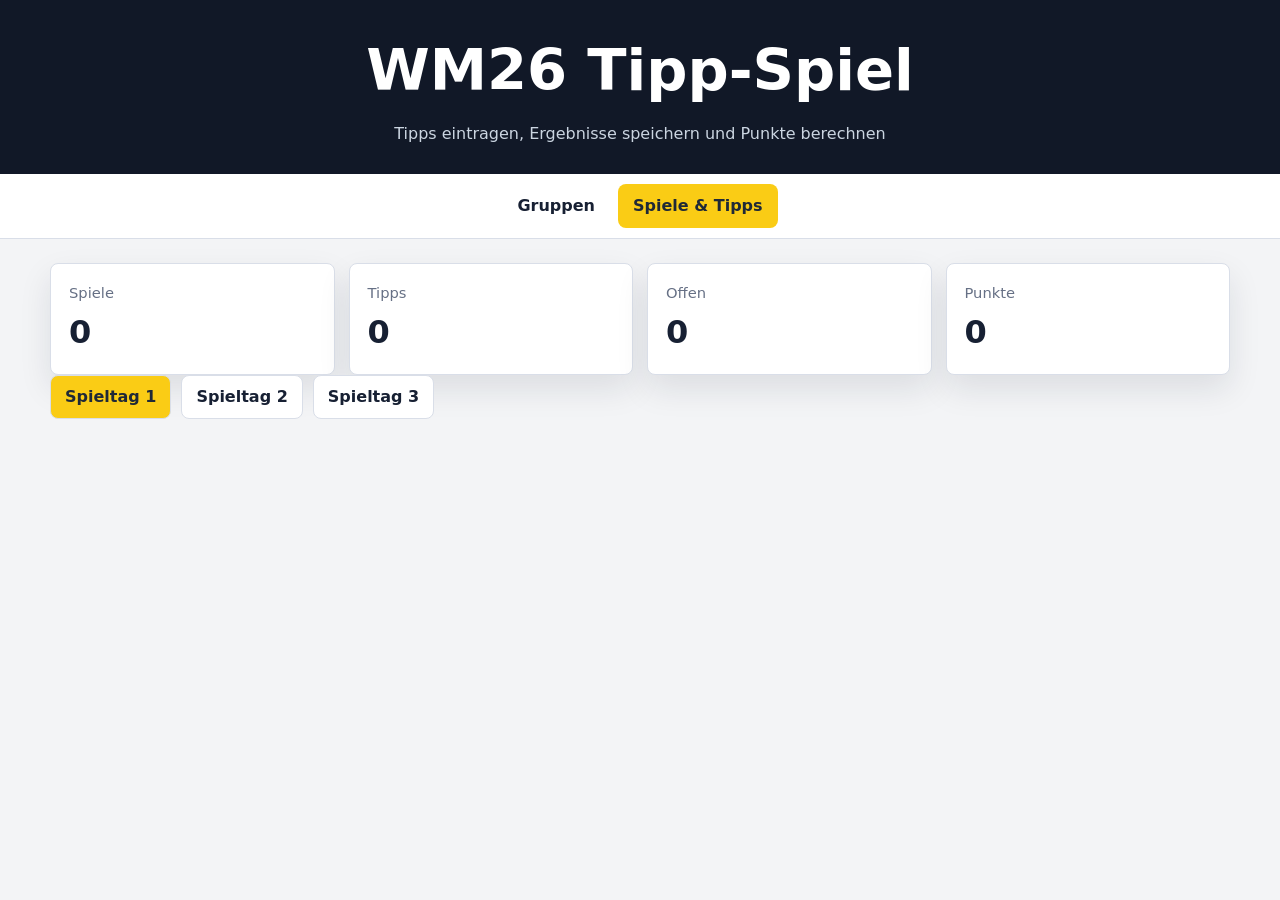
==== spiele.html @ b2437673 "Initial commit" ====
<!doctype html>
<html lang="de">
  <head>
    <meta charset="UTF-8" />
    <meta name="viewport" content="width=device-width, initial-scale=1.0" />
    <title>WM26 Tipp-Spiel | Spiele</title>
    <link rel="stylesheet" href="style.css" />
    <link rel="manifest" href="manifest.json" />
    <meta name="theme-color" content="#facc15" />
    <link rel="apple-touch-icon" href="icons/icon-512.png" />
  </head>

  <body>
    <header class="app-header">
      <h1>WM26 Tipp-Spiel</h1>
      <p>Tipps eintragen, Ergebnisse speichern und Punkte berechnen</p>
    </header>

    <nav class="main-nav" aria-label="Hauptnavigation">
      <a href="index.html">Gruppen</a>
      <a href="spiele.html" class="active" aria-current="page">Spiele & Tipps</a>
    </nav>

    <main class="app">
      <section class="stats-grid" aria-label="Übersicht">
        <div class="stat-card">
          <span>Spiele</span>
          <strong id="totalMatches">0</strong>
        </div>
        <div class="stat-card">
          <span>Tipps</span>
          <strong id="totalTips">0</strong>
        </div>
        <div class="stat-card">
          <span>Offen</span>
          <strong id="openTips">0</strong>
        </div>
        <div class="stat-card">
          <span>Punkte</span>
          <strong id="totalPoints">0</strong>
        </div>
      </section>

      <section class="filters" aria-label="Spieltag auswählen">
        <button class="filter-btn active" type="button" data-view="matchday-1">Spieltag 1</button>
        <button class="filter-btn" type="button" data-view="matchday-2">Spieltag 2</button>
        <button class="filter-btn" type="button" data-view="matchday-3">Spieltag 3</button>
      </section>

      <section id="groupMatchesContainer" class="matches-container" aria-live="polite"></section>
    </main>

    <script src="data/groups.js"></script>
    <script src="data/matches.js"></script>
    <script src="js/spiele.js"></script>
  </body>
</html>
---- style.css ----
:root {
  color-scheme: light;
  --bg: #f3f4f6;
  --panel: #ffffff;
  --text: #172033;
  --muted: #667085;
  --line: #d9dee8;
  --accent: #facc15;
  --accent-strong: #a16207;
  --green: #0f8f63;
  --shadow: 0 14px 32px rgba(23, 32, 51, 0.1);
}

* {
  box-sizing: border-box;
}

body {
  margin: 0;
  min-height: 100vh;
  background: var(--bg);
  color: var(--text);
  font-family: system-ui, -apple-system, BlinkMacSystemFont, "Segoe UI", sans-serif;
  line-height: 1.5;
}

.app-header {
  background: #111827;
  color: #ffffff;
  padding: 28px 18px;
  text-align: center;
}

.app-header h1 {
  margin: 0;
  font-size: clamp(2rem, 5vw, 3.6rem);
  letter-spacing: 0;
}

.app-header p,
.section-header p {
  margin: 8px auto 0;
  max-width: 720px;
  color: #cbd5e1;
}

.main-nav {
  position: sticky;
  top: 0;
  z-index: 10;
  display: flex;
  justify-content: center;
  gap: 8px;
  padding: 10px;
  background: rgba(255, 255, 255, 0.94);
  border-bottom: 1px solid var(--line);
  backdrop-filter: blur(10px);
}

.main-nav a,
.filter-btn,
button {
  min-height: 40px;
  border: 1px solid transparent;
  border-radius: 8px;
  padding: 9px 14px;
  font: inherit;
  font-weight: 700;
  text-decoration: none;
  cursor: pointer;
}

.main-nav a {
  color: var(--text);
}

.main-nav a.active,
.filter-btn.active,
button {
  background: var(--accent);
  color: #1f2937;
}

.main-nav a:hover,
.filter-btn:hover,
button:hover {
  border-color: var(--accent-strong);
}

.app {
  width: min(1180px, calc(100% - 28px));
  margin: 24px auto 48px;
}

.stats-grid {
  display: grid;
  grid-template-columns: repeat(4, minmax(0, 1fr));
  gap: 14px;
}

.stat-card,
.group-card,
.match-card {
  background: var(--panel);
  border: 1px solid var(--line);
  border-radius: 8px;
  box-shadow: var(--shadow);
}

.stat-card {
  padding: 18px;
}

.stat-card span {
  display: block;
  color: var(--muted);
  font-size: 0.92rem;
}

.stat-card strong {
  display: block;
  margin-top: 4px;
  font-size: 2rem;
}

.section-header {
  margin: 30px 0 16px;
}

.section-header h2,
.group-matches-section h2 {
  margin: 0;
  font-size: 1.55rem;
}

.section-header p {
  color: var(--muted);
}

.groups-container {
  display: grid;
  grid-template-columns: repeat(2, minmax(0, 1fr));
  gap: 16px;
}

.group-card {
  overflow: hidden;
}

.group-card h3 {
  margin: 0;
  padding: 14px 16px;
  background: #f8fafc;
  border-bottom: 1px solid var(--line);
}

.table-scroll {
  overflow-x: auto;
}

.group-table {
  width: 100%;
  min-width: 570px;
  border-collapse: collapse;
}

.group-table th,
.group-table td {
  padding: 10px 8px;
  border-bottom: 1px solid var(--line);
  text-align: right;
  white-space: nowrap;
}

.group-table th:nth-child(2),
.group-table td:nth-child(2) {
  text-align: left;
}

.group-table tbody tr:nth-child(-n + 2) th,
.group-table tbody tr:nth-child(-n + 2) td {
  background: rgba(15, 143, 99, 0.08);
}

.filters {
  display: flex;
  flex-wrap: wrap;
  gap: 10px;
  margin-bottom: 18px;
}

.filter-btn {
  background: #ffffff;
  color: var(--text);
  border-color: var(--line);
}

.group-matches-list {
  display: grid;
  gap: 14px;
}

.match-card {
  padding: 16px;
}

.match-top,
.teams,
.score-row,
.points-row {
  display: flex;
  align-items: center;
  gap: 10px;
}

.match-top {
  justify-content: space-between;
  color: var(--muted);
  font-size: 0.9rem;
}

.teams {
  justify-content: center;
  margin: 12px 0;
  font-size: 1.2rem;
  font-weight: 800;
  text-align: center;
}

.teams span {
  flex: 1;
}

.score-row {
  flex-wrap: wrap;
  padding: 10px 0;
  border-top: 1px solid var(--line);
}

.score-row > span:first-child {
  width: 78px;
  color: var(--muted);
  font-weight: 700;
}

input[type="number"] {
  width: 64px;
  min-height: 40px;
  border: 1px solid var(--line);
  border-radius: 8px;
  padding: 8px;
  font: inherit;
  text-align: center;
}

button.secondary {
  background: #ffffff;
  color: var(--text);
  border-color: var(--line);
}

.points-row {
  justify-content: flex-end;
  margin-top: 8px;
  color: var(--green);
  font-weight: 700;
}

@media (max-width: 820px) {
  .stats-grid,
  .groups-container {
    grid-template-columns: 1fr;
  }

  .main-nav {
    align-items: stretch;
  }

  .main-nav a {
    flex: 1;
    text-align: center;
  }
}

@media (max-width: 560px) {
  .app {
    width: min(100% - 18px, 1180px);
    margin-top: 14px;
  }

  .stat-card {
    padding: 14px;
  }

  .score-row > span:first-child,
  .score-row button {
    width: 100%;
  }
}
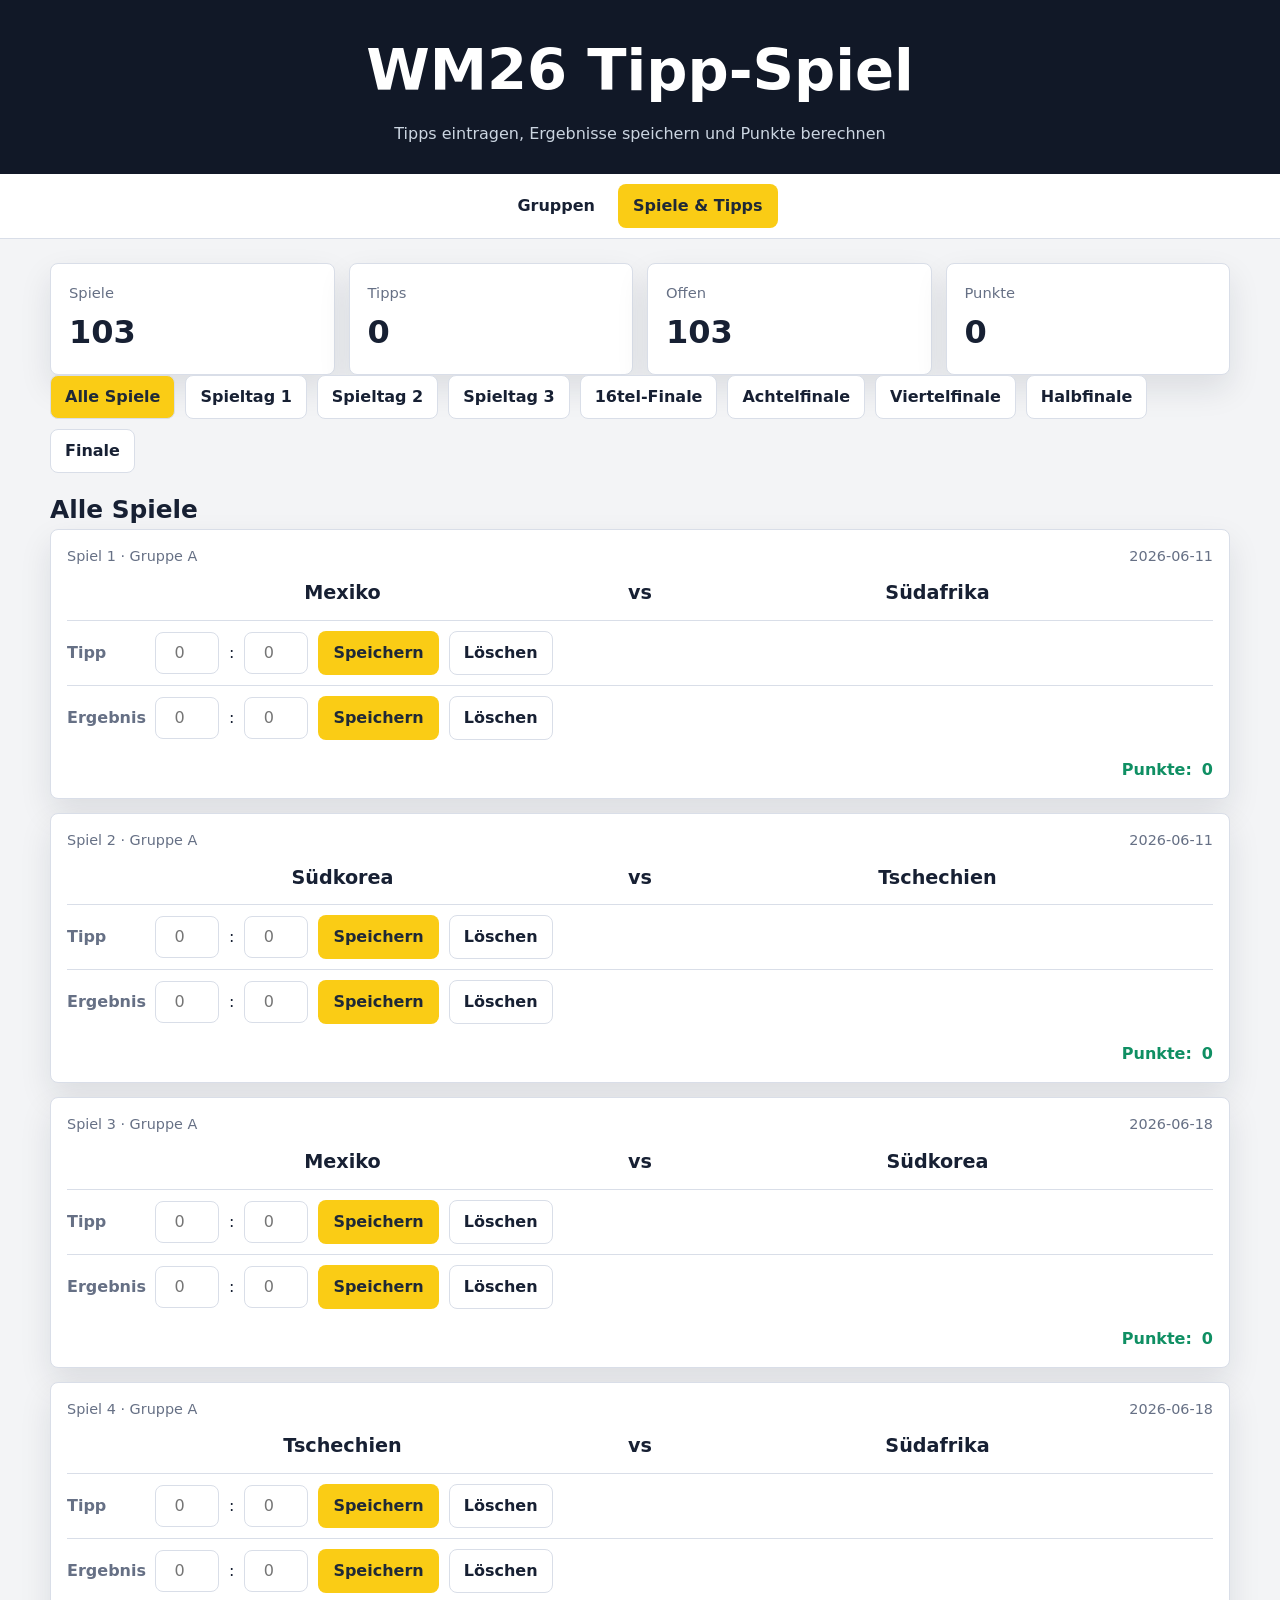
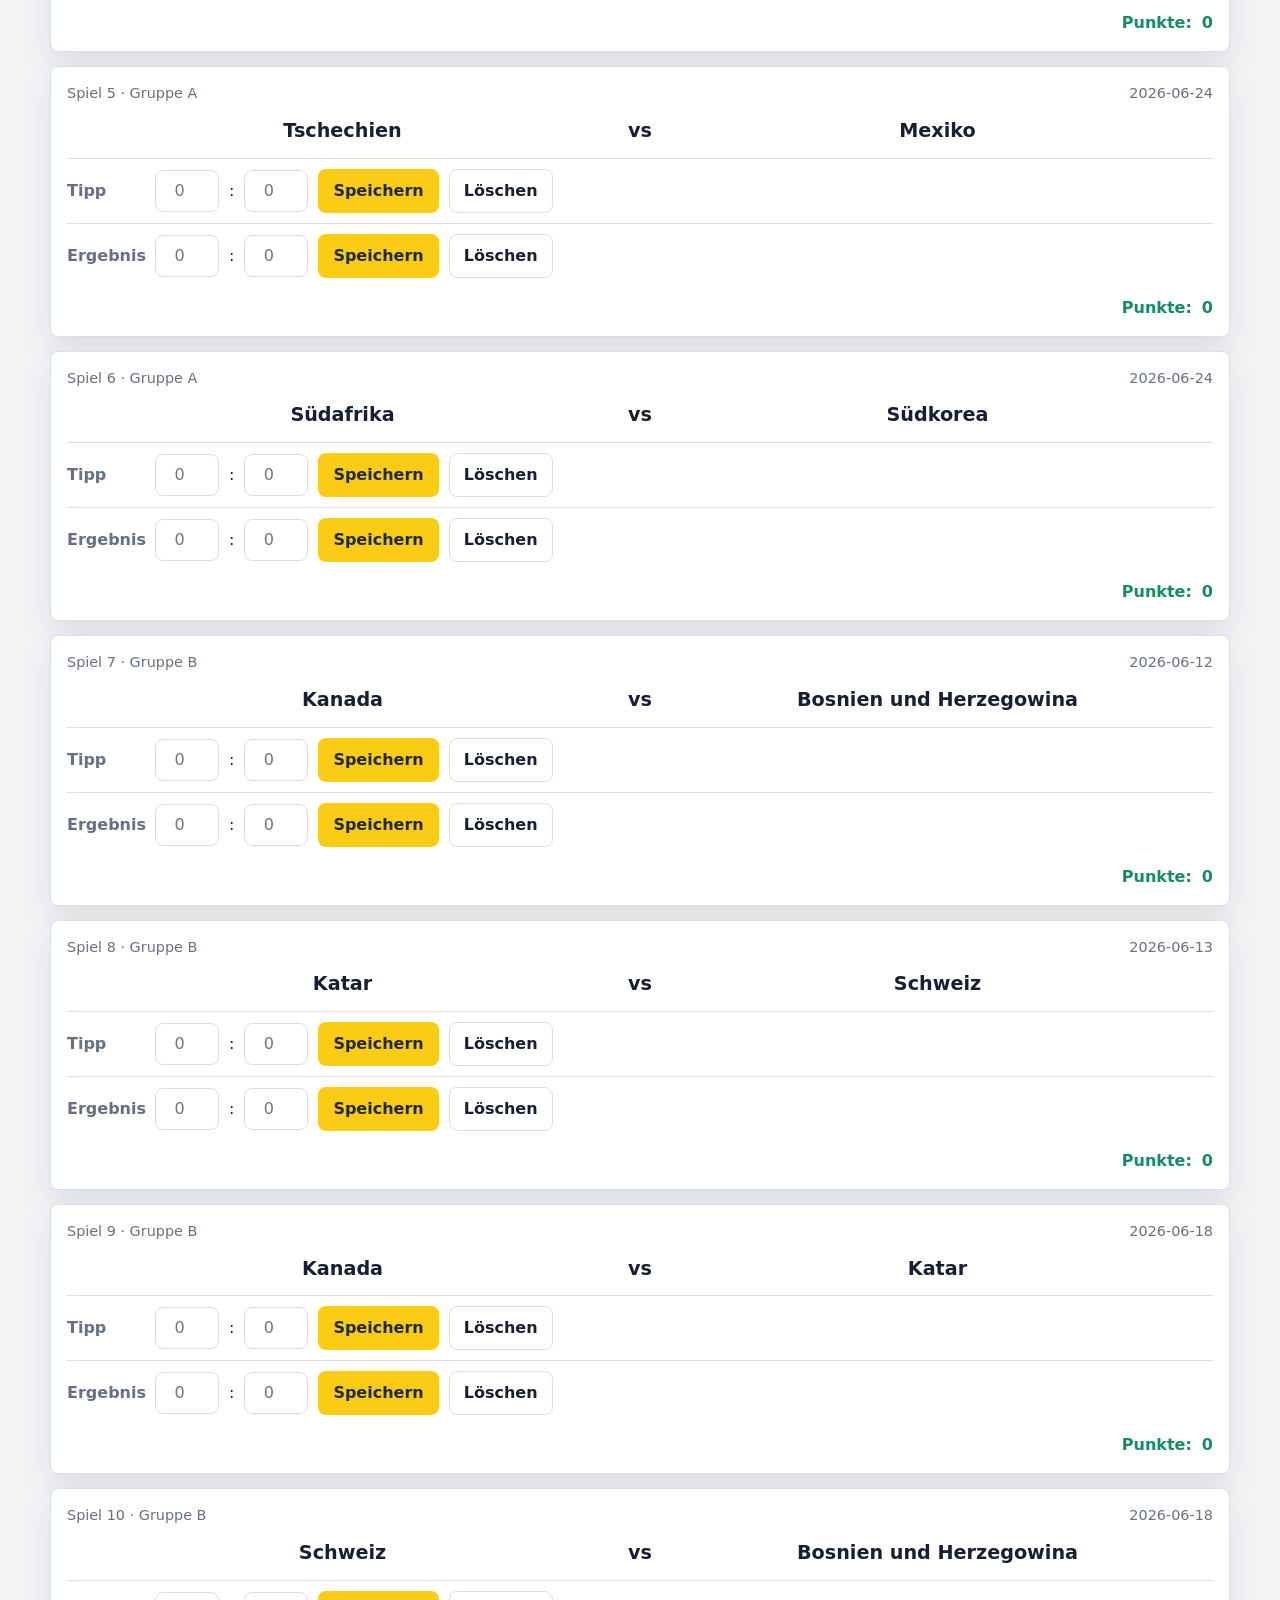
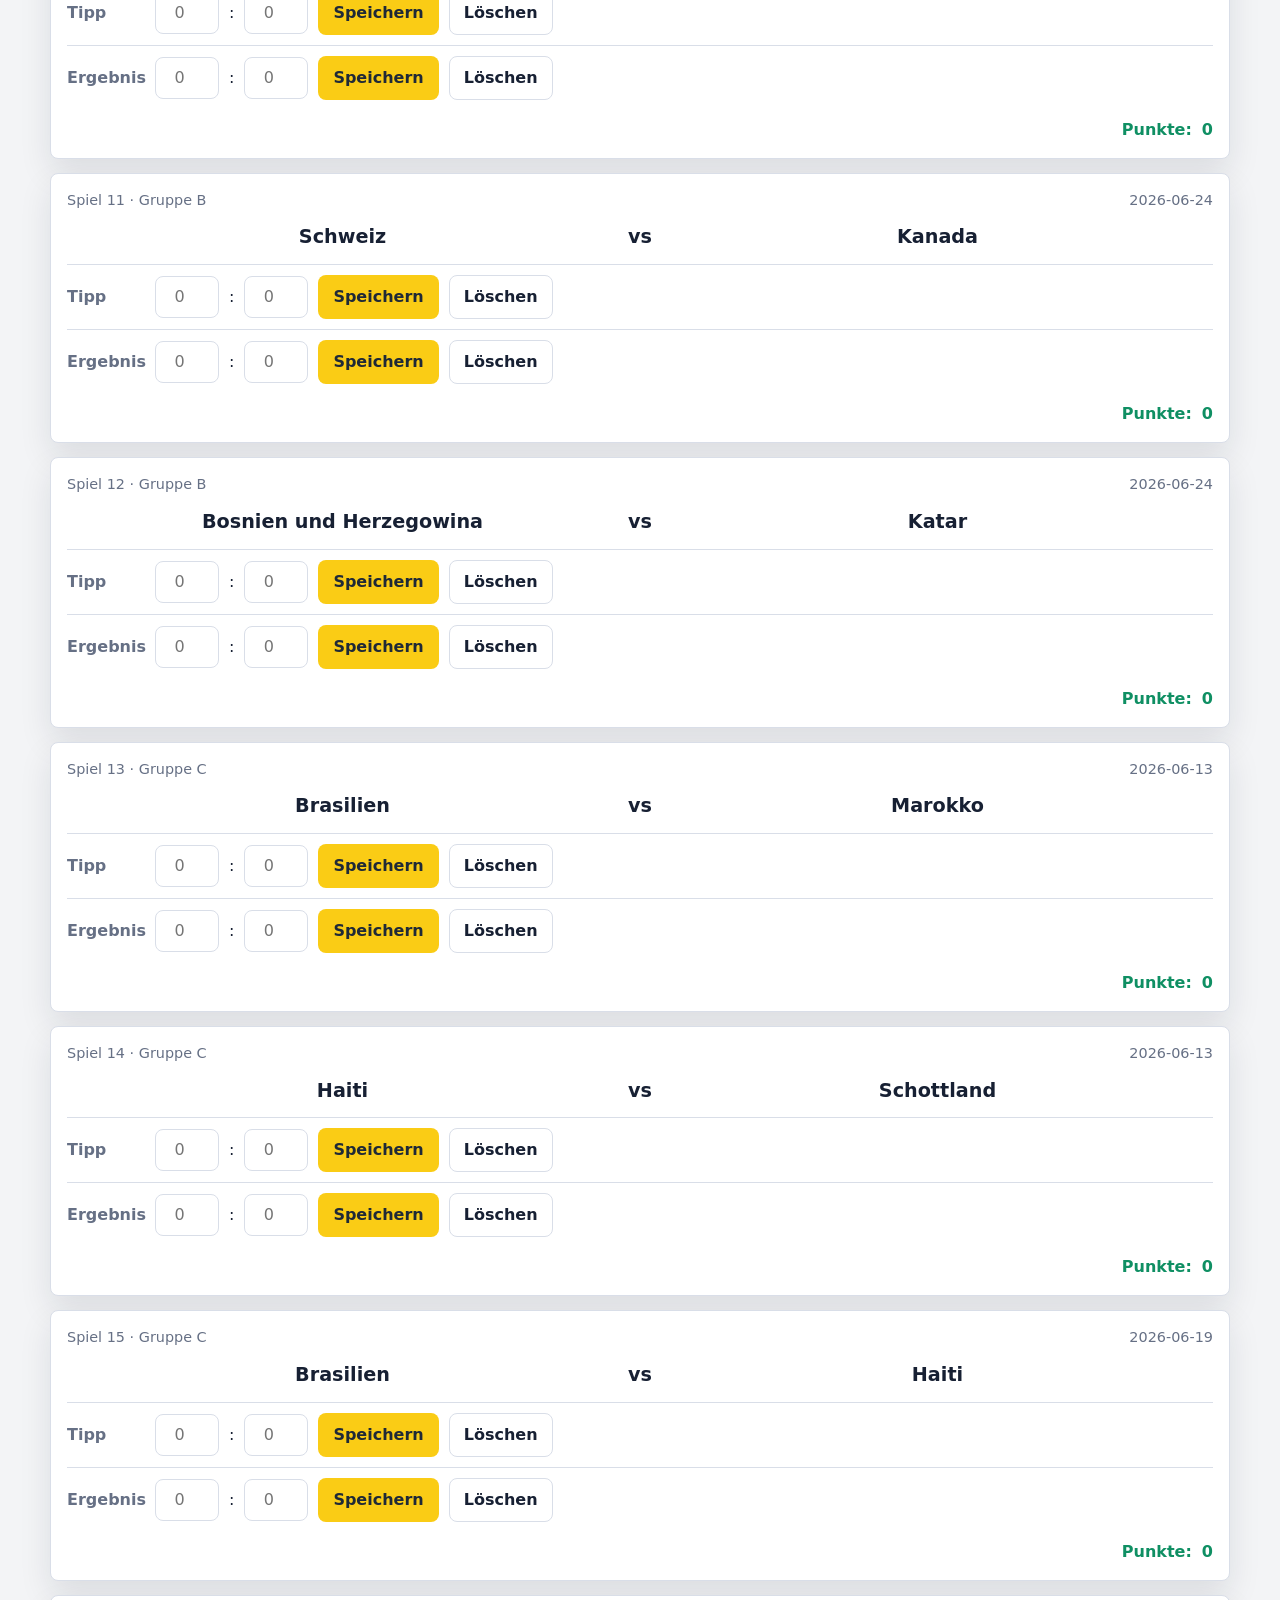
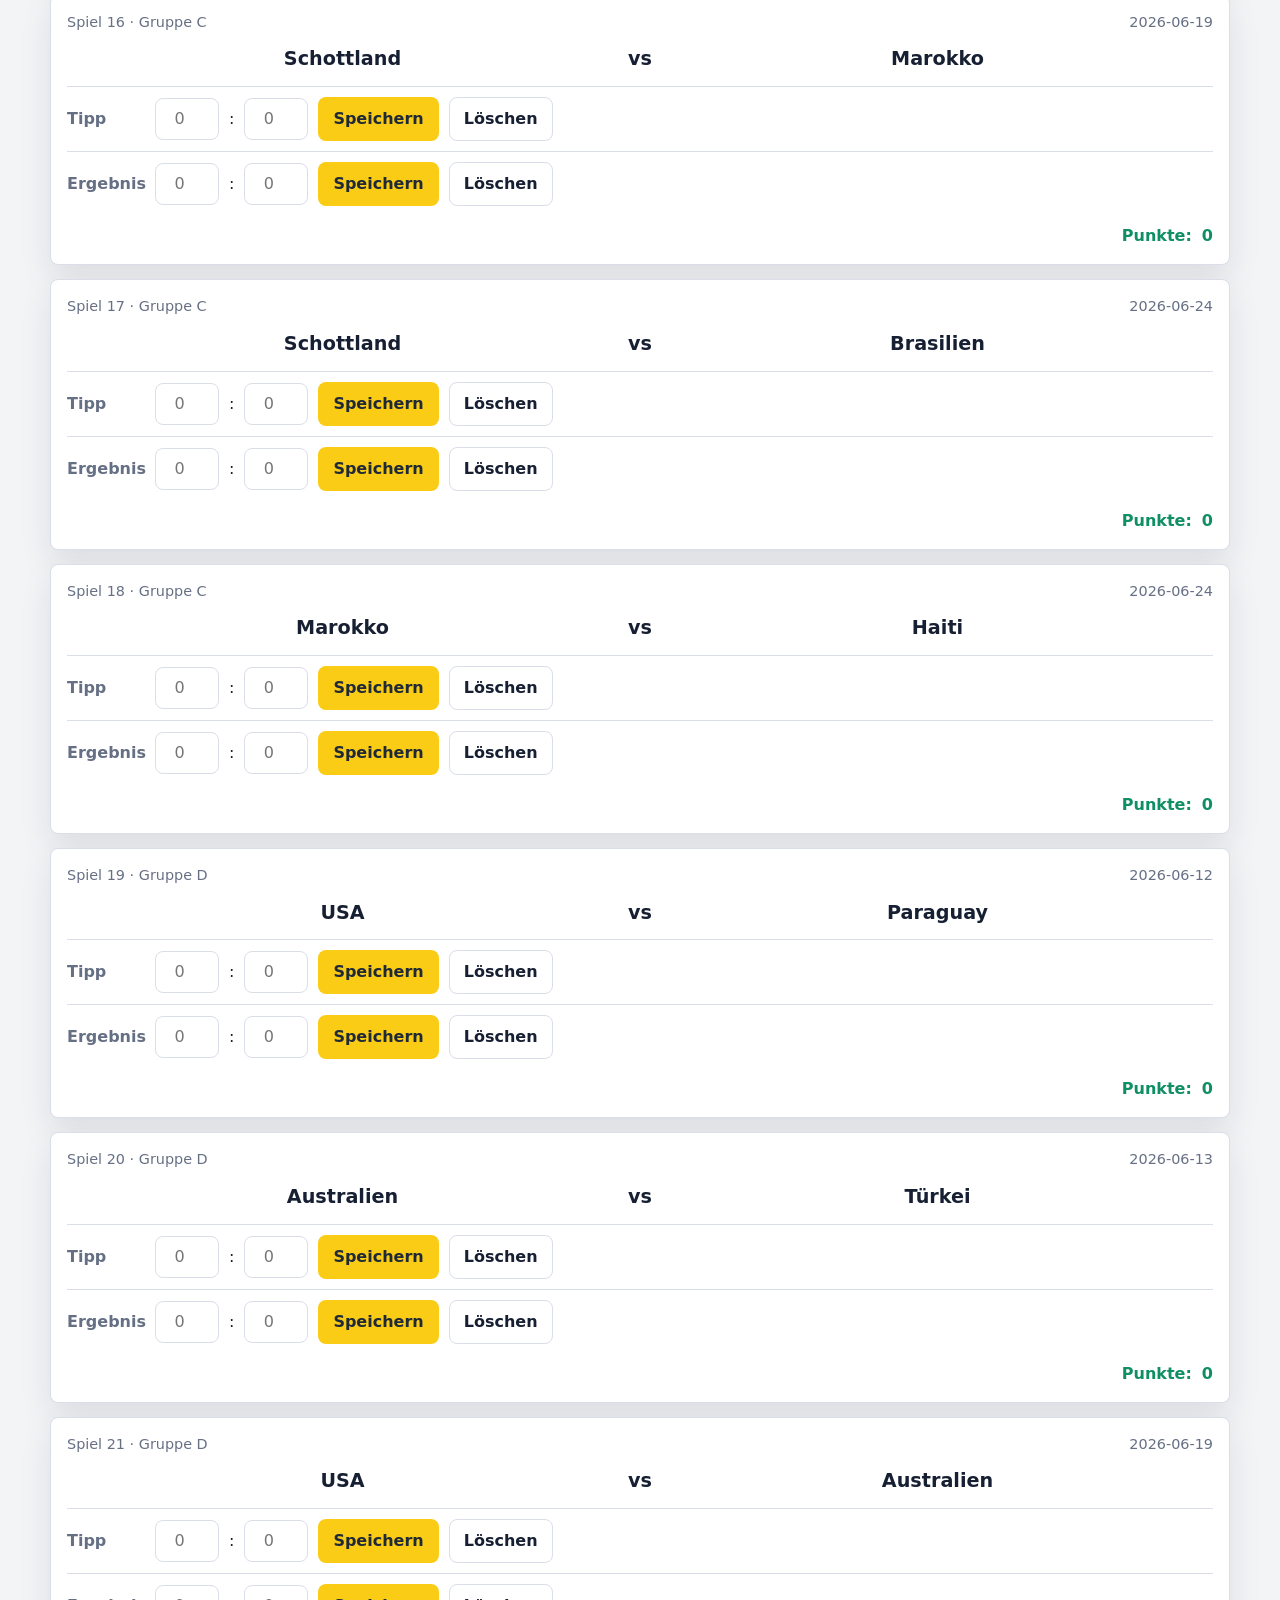
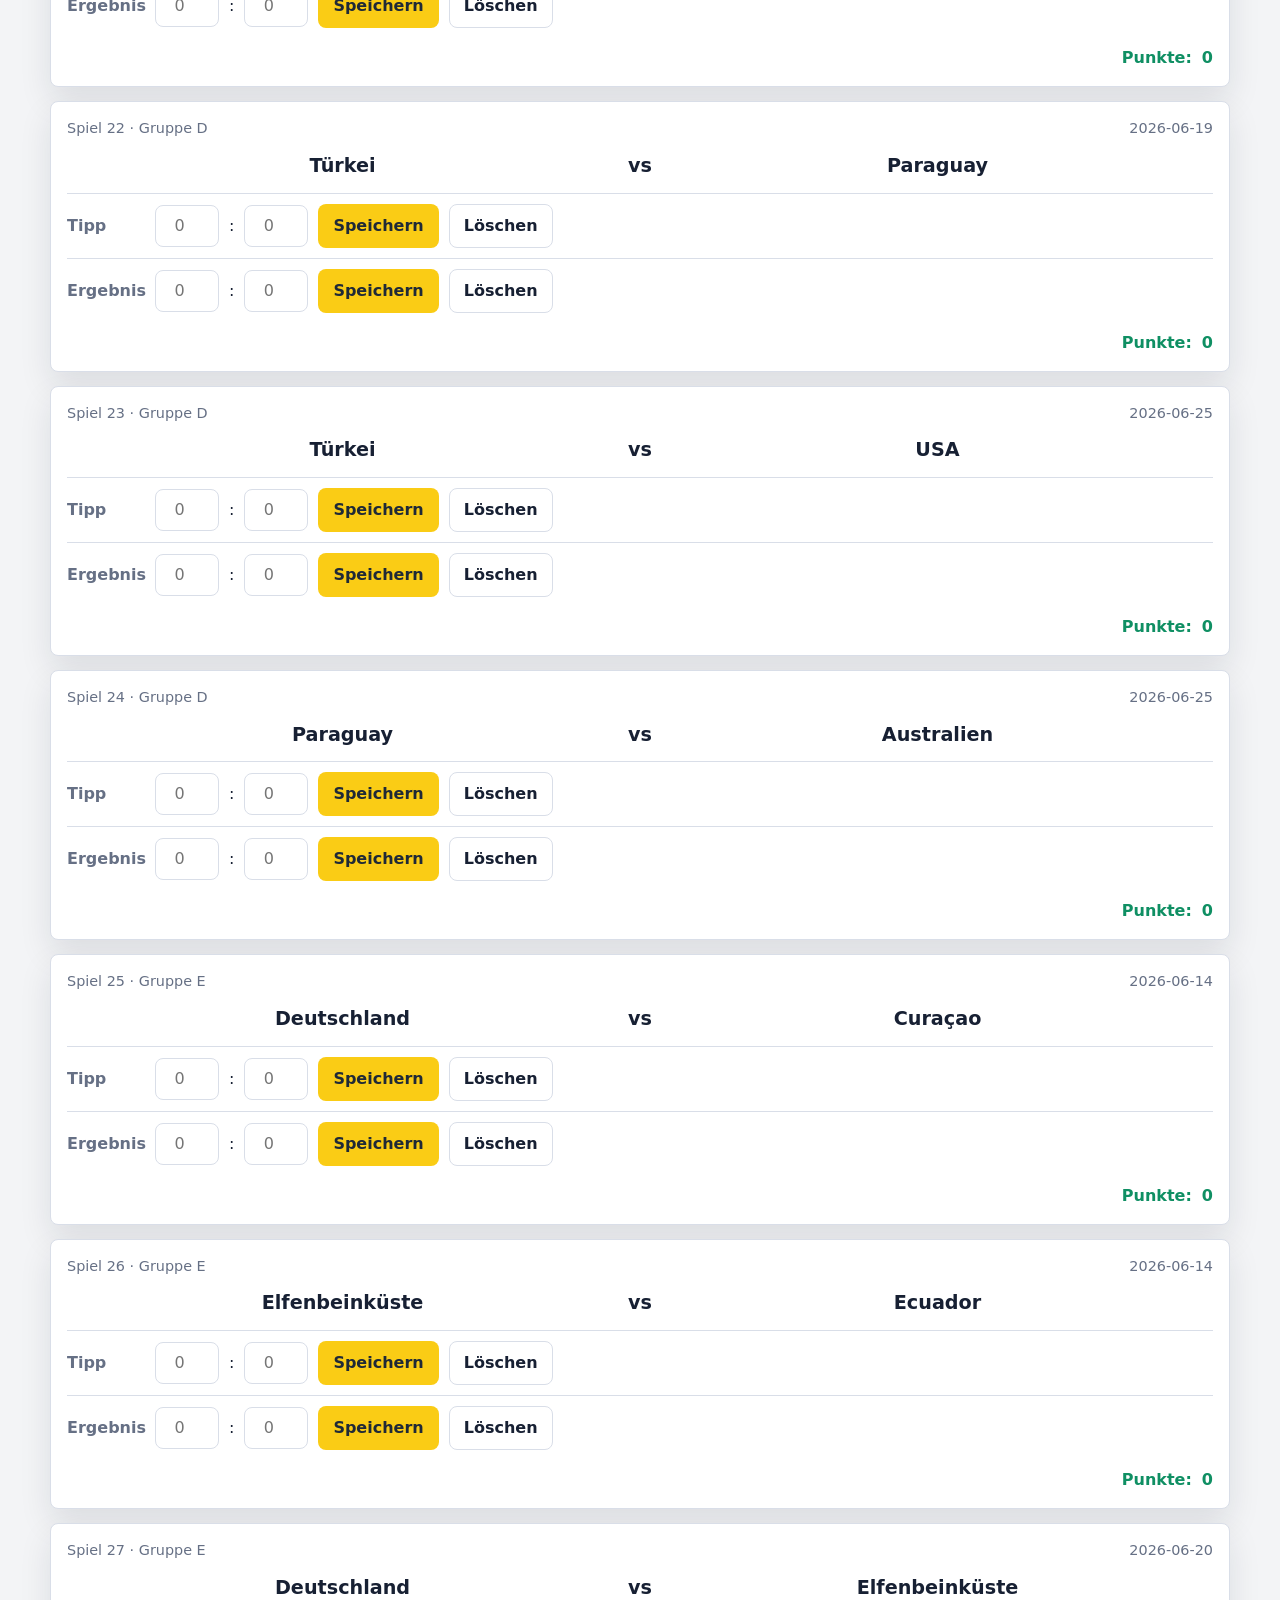
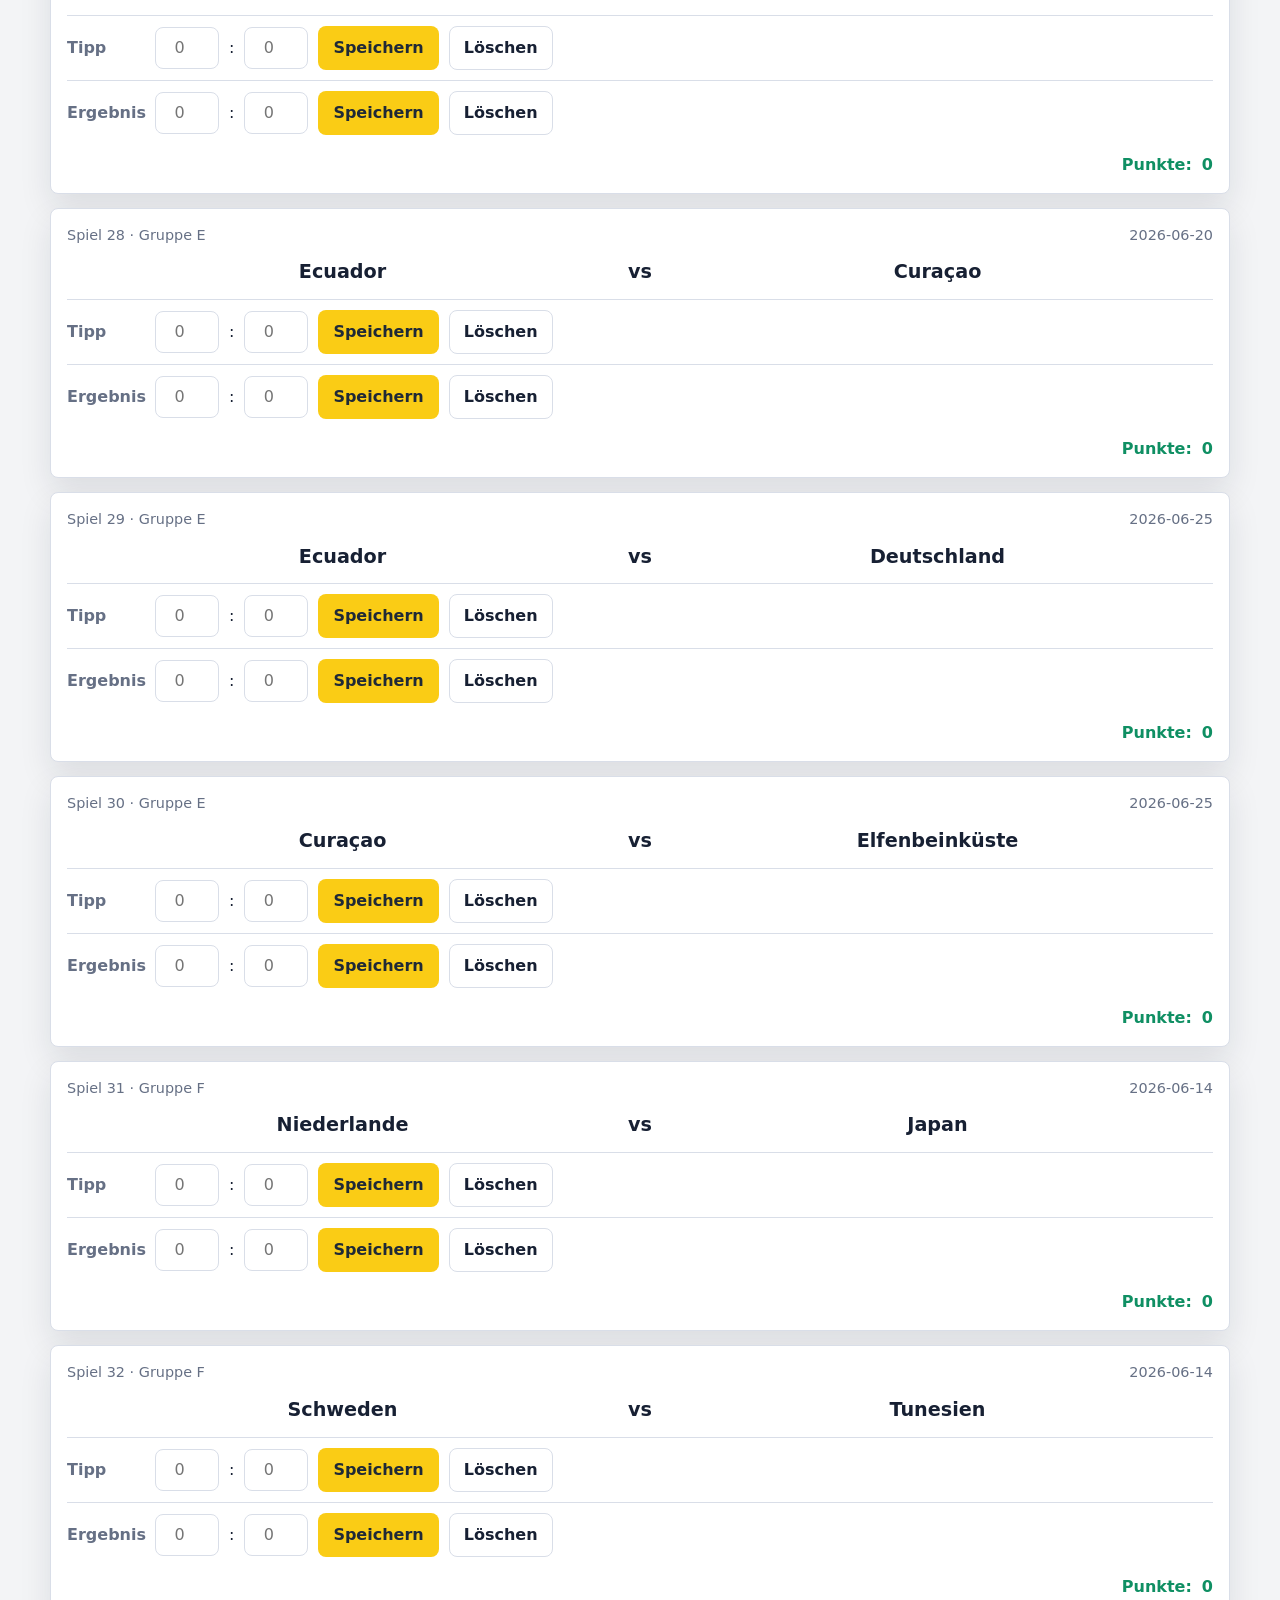
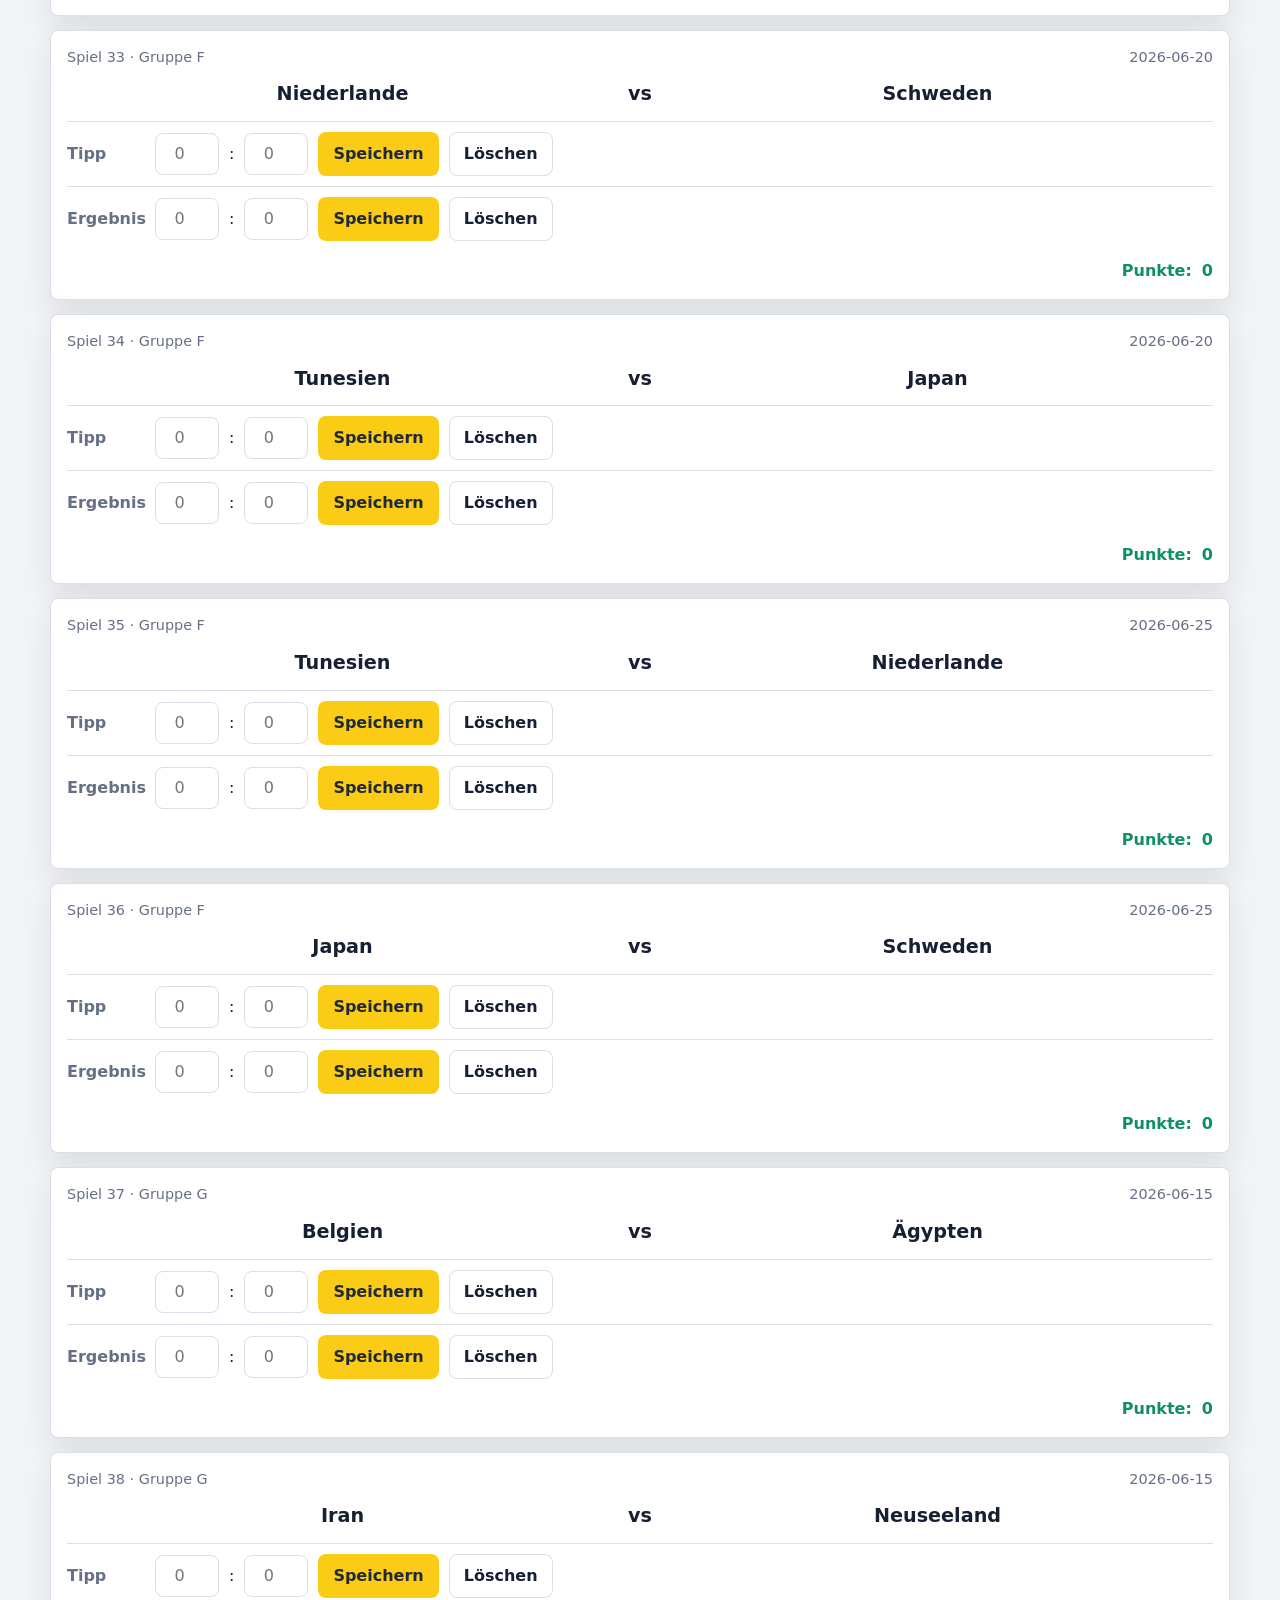
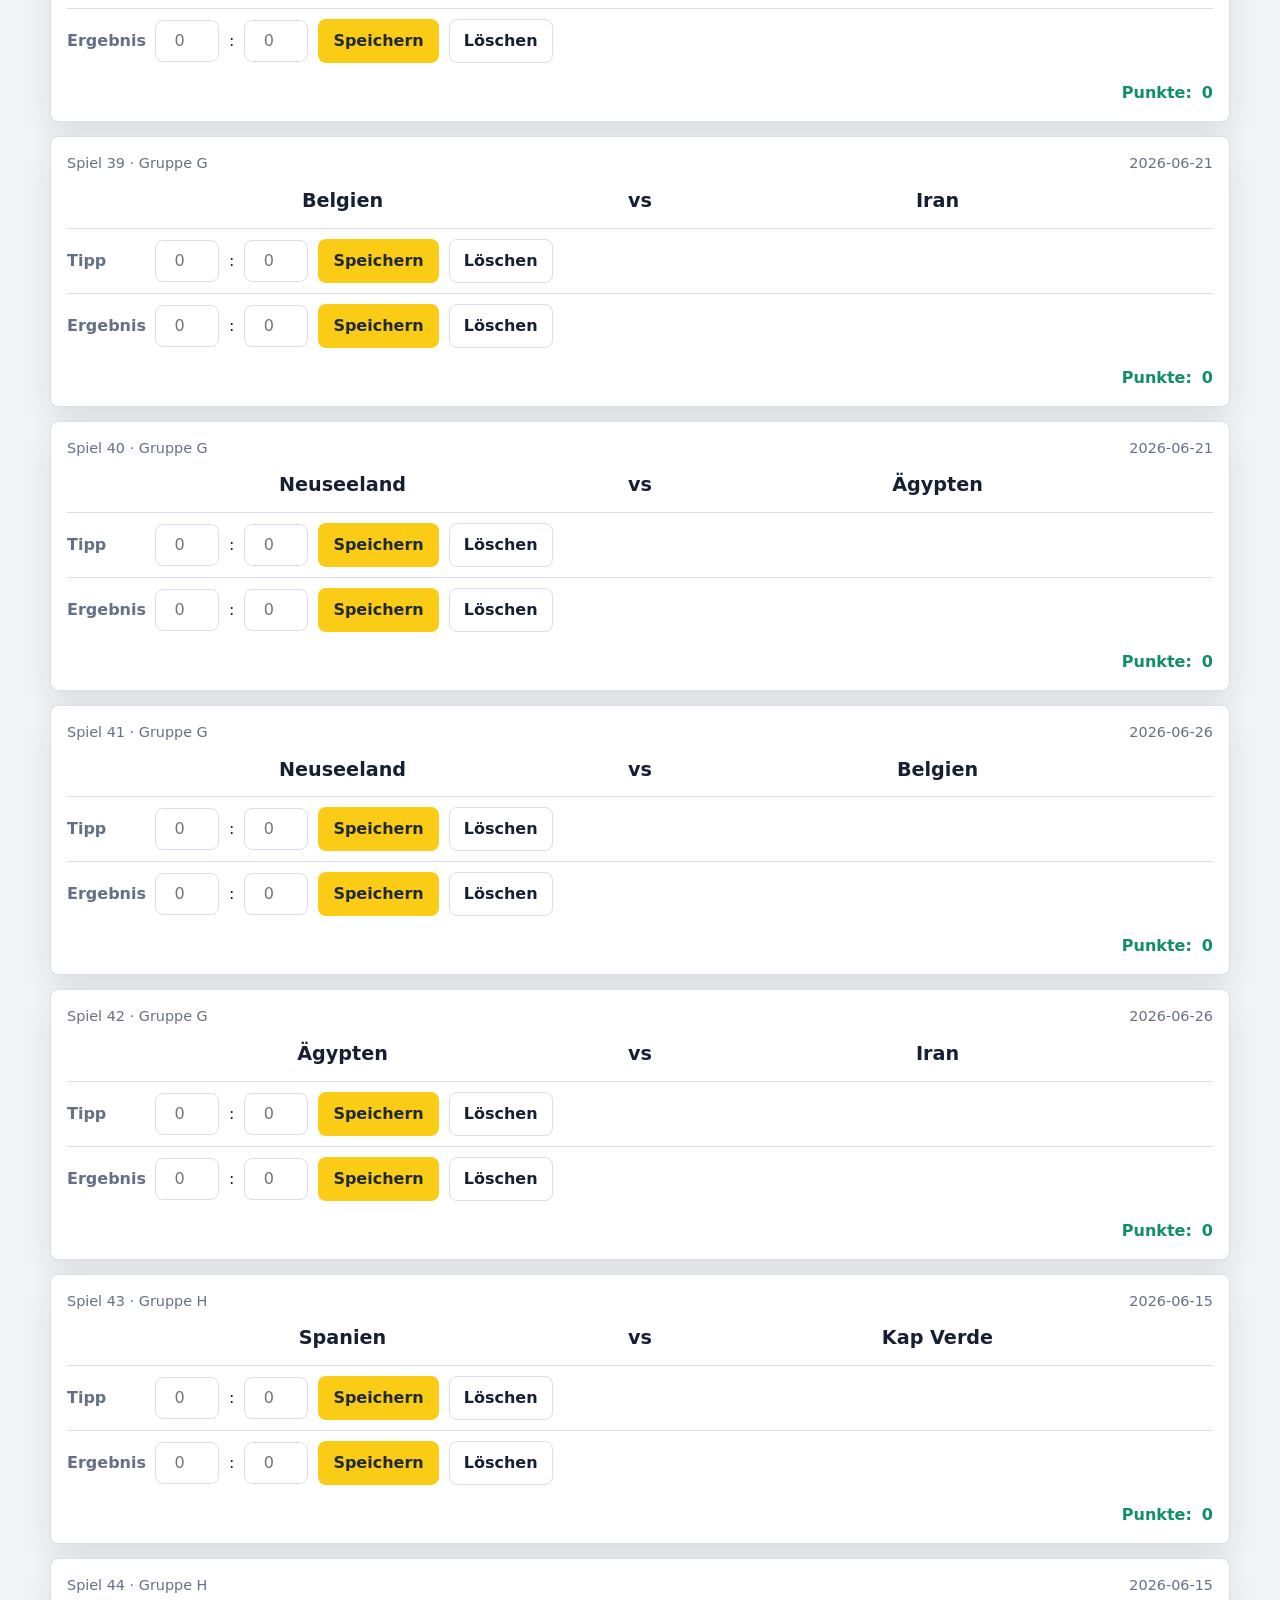
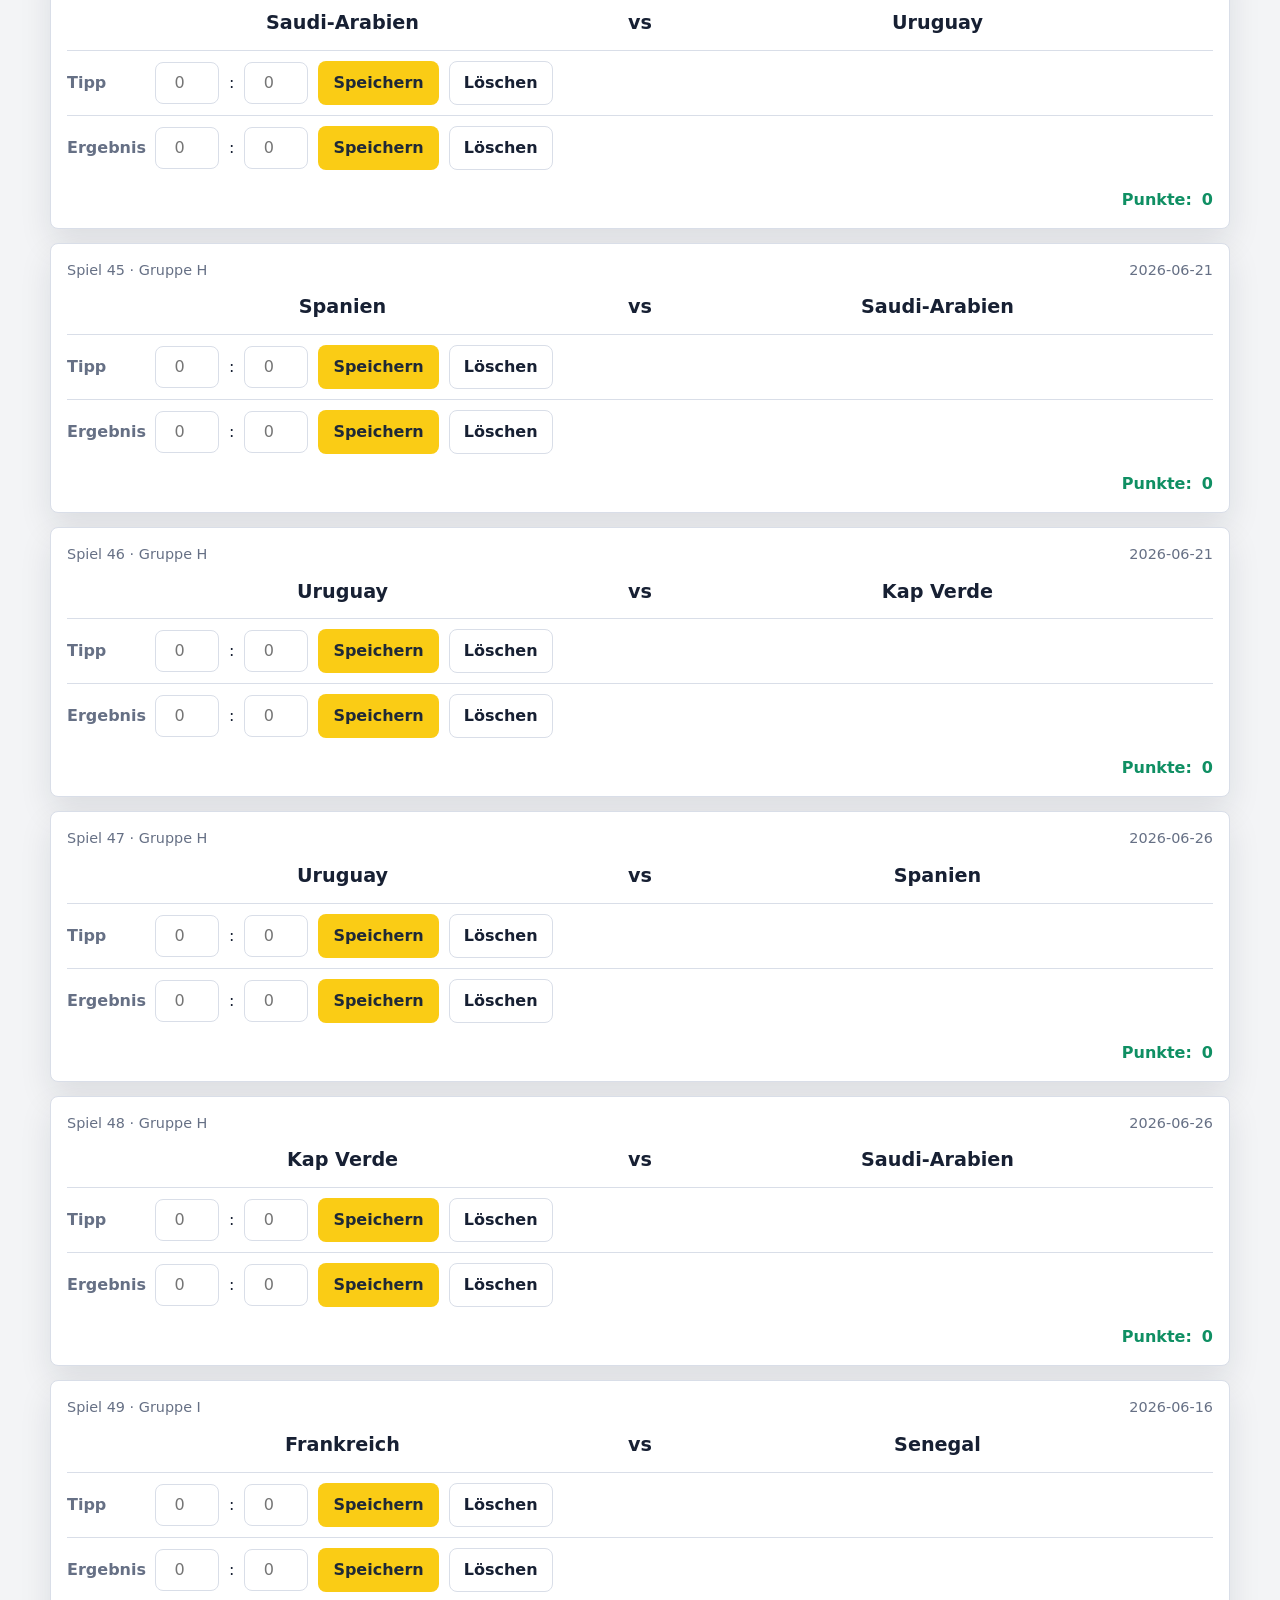
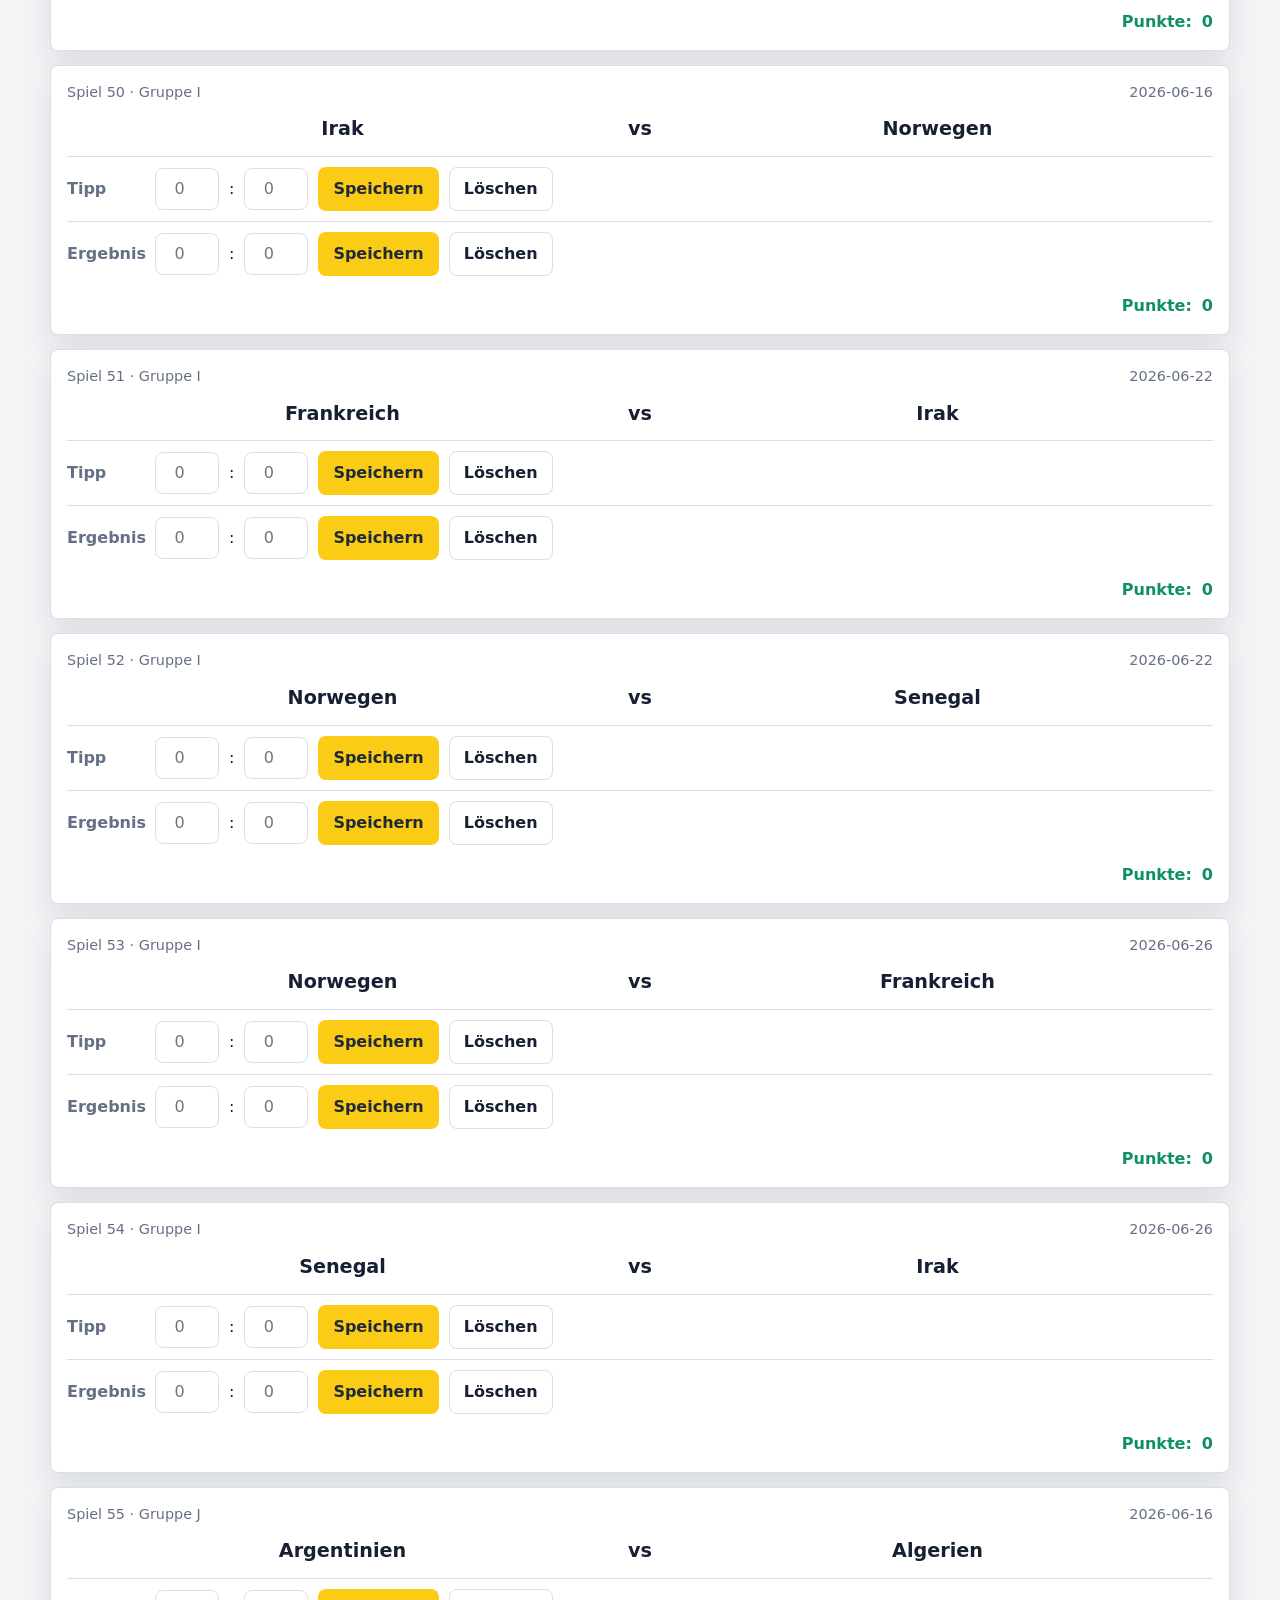
==== commit 56c5687c: "Complete WM2026 schedule and knockout logic" ====
--- a/spiele.html
+++ b/spiele.html
@@ -41,10 +41,16 @@
         </div>
       </section>
 
-      <section class="filters" aria-label="Spieltag auswählen">
-        <button class="filter-btn active" type="button" data-view="matchday-1">Spieltag 1</button>
+      <section class="filters" aria-label="Spiele filtern">
+        <button class="filter-btn active" type="button" data-view="all">Alle Spiele</button>
+        <button class="filter-btn" type="button" data-view="matchday-1">Spieltag 1</button>
         <button class="filter-btn" type="button" data-view="matchday-2">Spieltag 2</button>
         <button class="filter-btn" type="button" data-view="matchday-3">Spieltag 3</button>
+        <button class="filter-btn" type="button" data-view="round-32">16tel-Finale</button>
+        <button class="filter-btn" type="button" data-view="round-16">Achtelfinale</button>
+        <button class="filter-btn" type="button" data-view="quarter-final">Viertelfinale</button>
+        <button class="filter-btn" type="button" data-view="semi-final">Halbfinale</button>
+        <button class="filter-btn" type="button" data-view="final">Finale</button>
       </section>
 
       <section id="groupMatchesContainer" class="matches-container" aria-live="polite"></section>
--- a/style.css
+++ b/style.css
@@ -143,6 +143,10 @@
   gap: 16px;
 }
 
+.third-place-container {
+  margin-top: 16px;
+}
+
 .group-card {
   overflow: hidden;
 }
@@ -179,6 +183,20 @@
 
 .group-table tbody tr:nth-child(-n + 2) th,
 .group-table tbody tr:nth-child(-n + 2) td {
+  background: rgba(15, 143, 99, 0.08);
+}
+
+.third-place-table {
+  min-width: 760px;
+}
+
+.third-place-table tbody tr:nth-child(-n + 2) th,
+.third-place-table tbody tr:nth-child(-n + 2) td {
+  background: transparent;
+}
+
+.third-place-table tbody tr.qualified-third th,
+.third-place-table tbody tr.qualified-third td {
   background: rgba(15, 143, 99, 0.08);
 }
 
